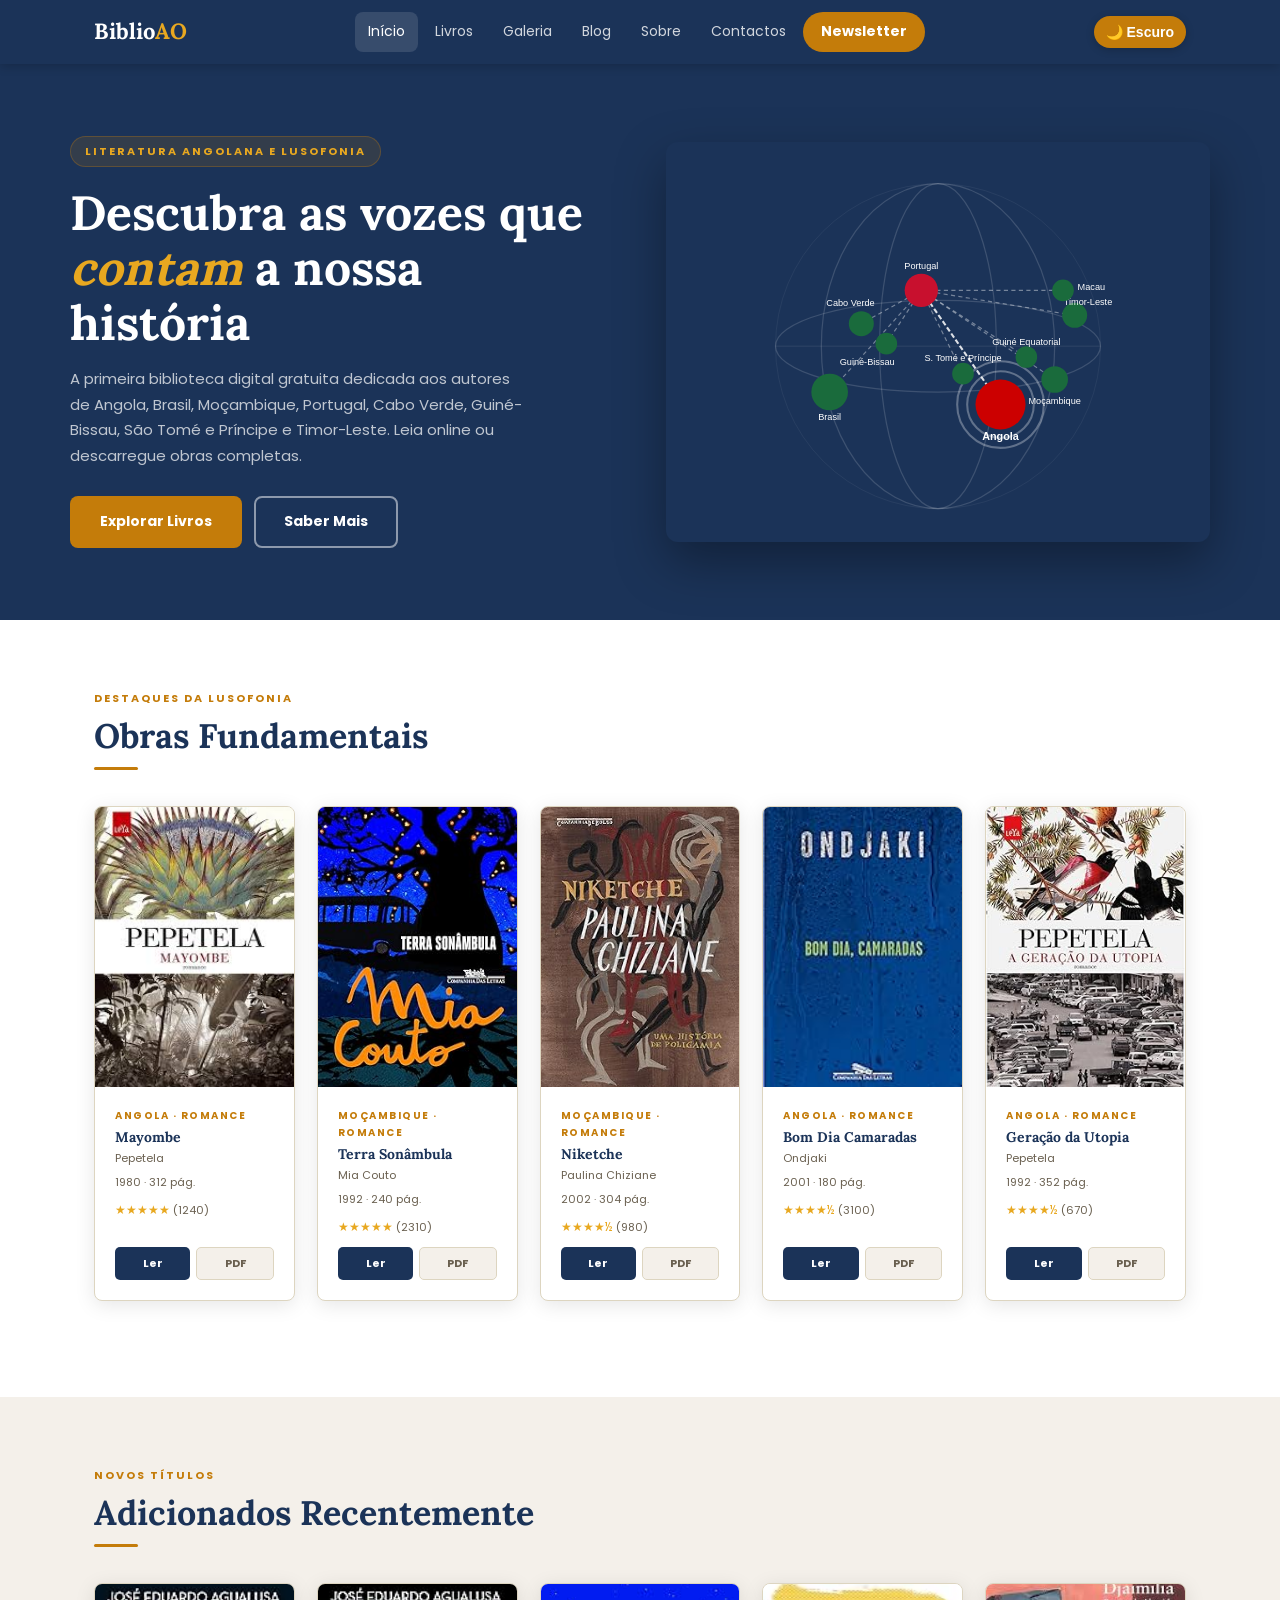
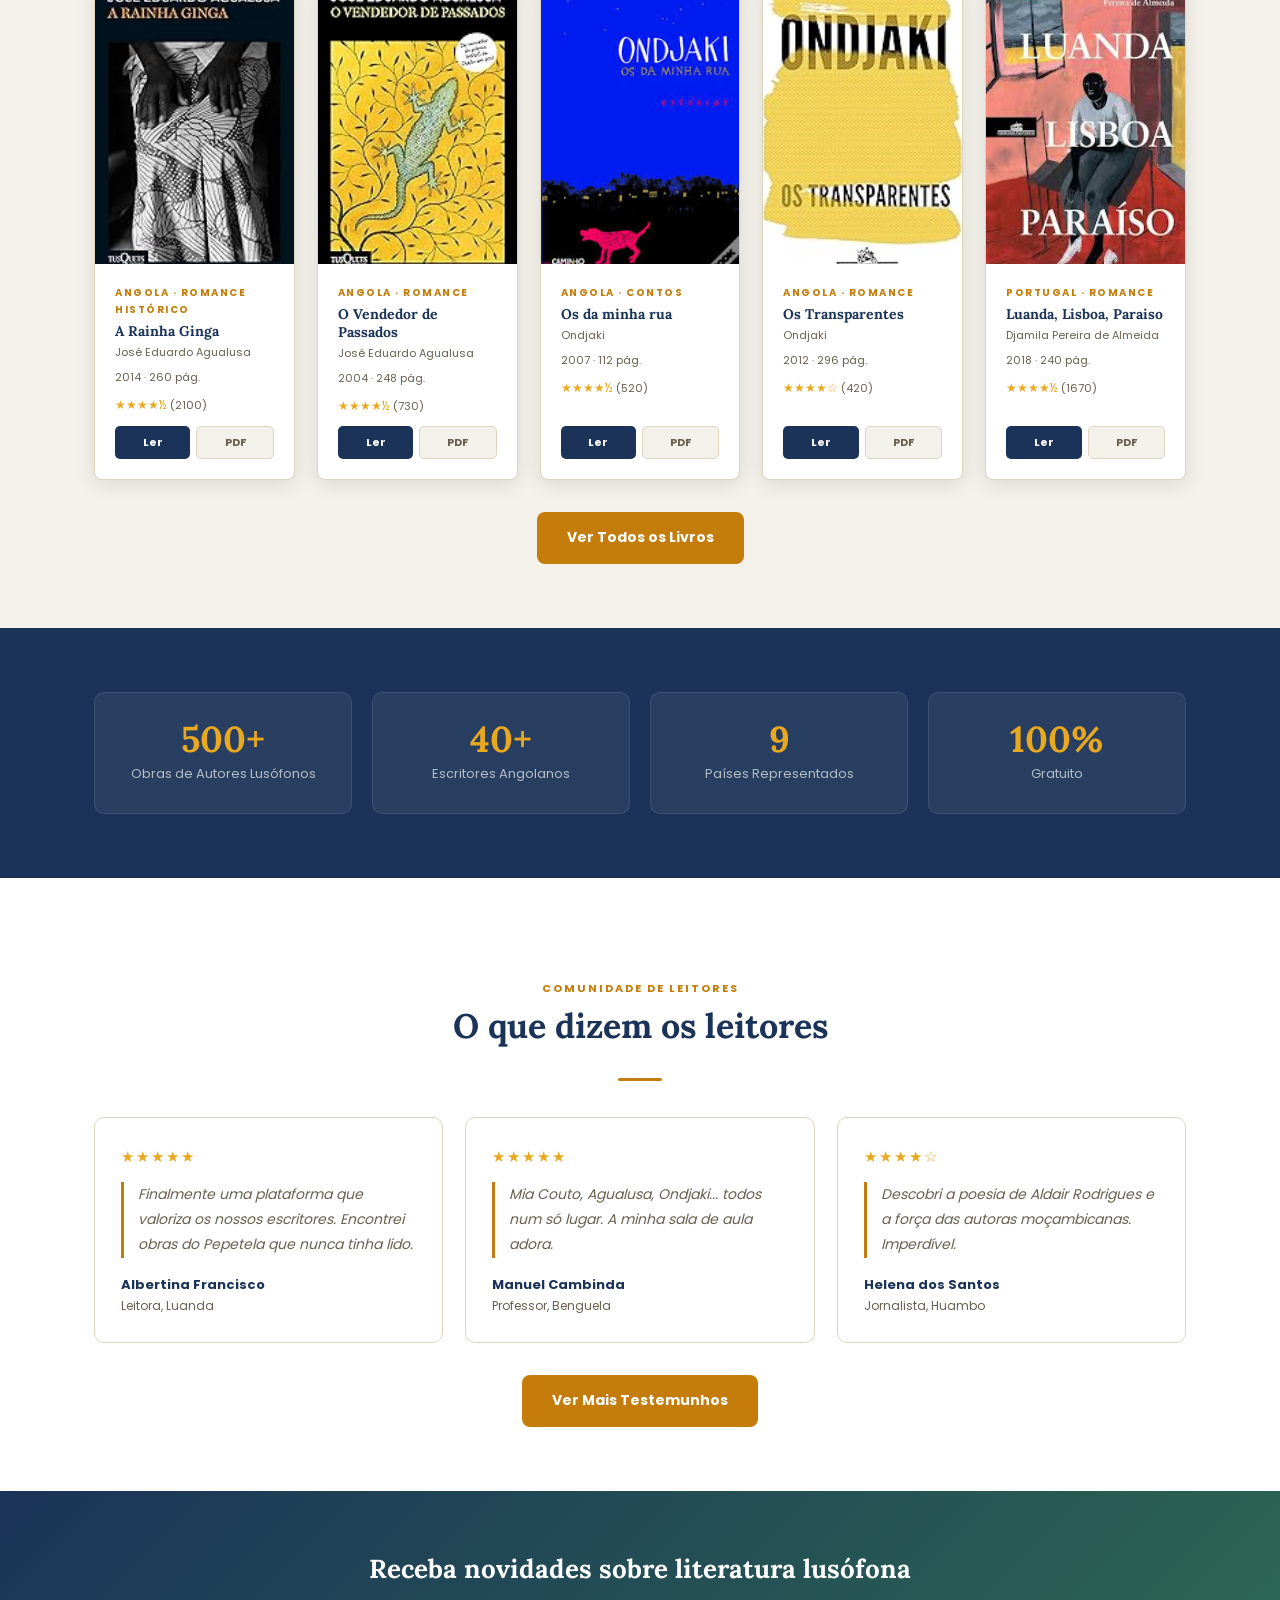
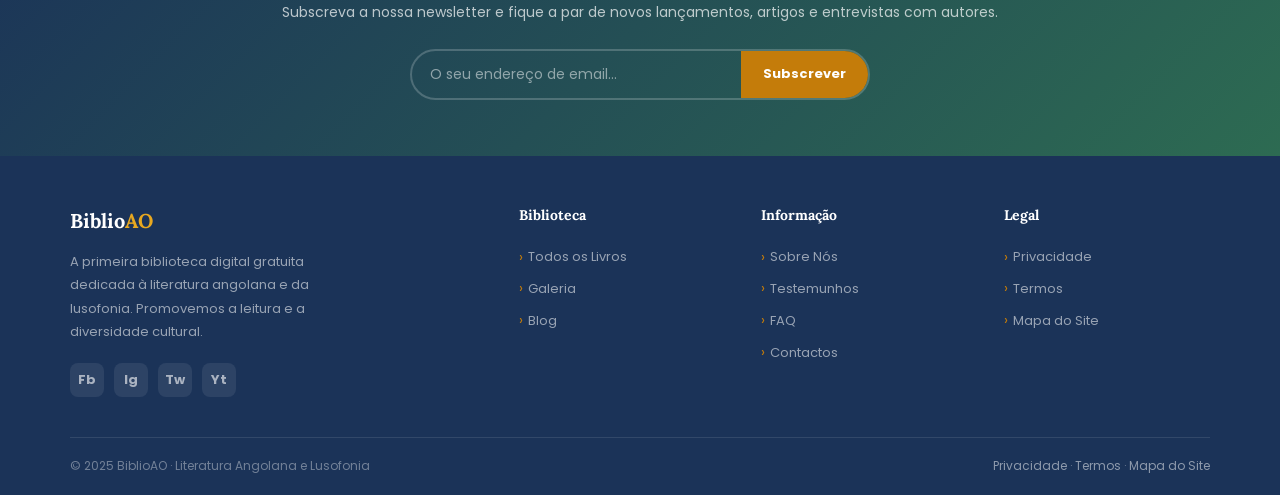
==== index.html @ ff138a59 "Add files via upload" ====
<!DOCTYPE html>
<html lang="pt">
<head>
  <meta charset="UTF-8">
  <meta name="viewport" content="width=device-width, initial-scale=1.0">
  <meta name="description" content="BiblioAO — A primeira biblioteca digital gratuita dedicada à literatura angolana e da lusofonia. Centenas de livros de Angola, Brasil, Moçambique, Portugal, Cabo Verde, Guiné-Bissau, São Tomé e Príncipe e Timor-Leste.">
  <title>BiblioAO — Literatura Angolana e Lusofonia</title>
  <link rel="icon" href="fontes/favicon.svg" type="image/svg+xml">
  <link rel="stylesheet" href="css/global.css">
  <link rel="stylesheet" href="css/componentes.css">
  <link rel="stylesheet" href="css/index.css">
</head>
<body>
  <input type="checkbox" id="nav-toggle" class="nav-toggle">
  <header class="nav">
    <div class="nav-interior">
      <a href="index.html" class="nav-logo">Biblio<span>AO</span></a>
      <nav class="nav-links" aria-label="Menu principal">
        <a href="index.html" class="ativo">Início</a>
        <a href="html/categorias.html">Livros</a>
        <a href="html/galeria.html">Galeria</a>
        <a href="html/blog.html">Blog</a>
        <a href="html/sobre-nos.html">Sobre</a>
        <a href="html/contactos.html">Contactos</a>
        <a href="html/newsletter.html" class="nav-btn">Newsletter</a>
      </nav>

      <button id="btn-tema" class="btn-tema-alternar" aria-label="Alternar tema">
        <span class="icone-sol">☀️</span>
        <span class="icone-lua">🌙</span>
      </button>

      <label for="nav-toggle" class="nav-toggle-label" aria-label="Menu" aria-expanded="false">
        <span></span>
        <span></span>
        <span></span>
      </label>
    </div>
    <nav class="nav-mobile" aria-label="Menu mobile">
      <a href="index.html">Início</a>
      <a href="html/categorias.html">Livros</a>
      <a href="html/galeria.html">Galeria</a>
      <a href="html/blog.html">Blog</a>
      <a href="html/sobre-nos.html">Sobre</a>
      <a href="html/contactos.html">Contactos</a>
      <a href="html/newsletter.html">Newsletter</a>
    </nav>
  </header>

  <main>
    <section class="hero">
      <div class="hero-grid">
        <div class="hero-texto">
          <div class="hero-tag">Literatura Angolana e Lusofonia</div>
          <h1>Descubra as vozes que <em>contam</em> a nossa história</h1>
          <p class="hero-desc">A primeira biblioteca digital gratuita dedicada aos autores de Angola, Brasil, Moçambique, Portugal, Cabo Verde, Guiné-Bissau, São Tomé e Príncipe e Timor-Leste. Leia online ou descarregue obras completas.</p>
          <div class="hero-botoes">
            <a href="html/categorias.html" class="btn btn-principal">Explorar Livros</a>
            <a href="html/sobre-nos.html" class="btn btn-contorno">Saber Mais</a>
          </div>
        </div>
        <div class="hero-img">
          <img src="imagens/hero.svg" alt="Prateleira com livros de autores lusófonos" width="600" height="400">
        </div>
      </div>
    </section>

    <section class="secao">
      <div class="container">
        <div class="etiqueta">Destaques da Lusofonia</div>
        <h2 class="titulo-secao">Obras Fundamentais</h2>
        <div class="linha-dourada"></div>
        <div class="grelha-livros">
          <div class="livro-card">
            <img src="imagens/mayombe.jpg" alt="Mayombe - Pepetela" width="120" height="180">
            <div class="livro-info">
              <div class="livro-cat">Angola · Romance</div>
              <div class="livro-titulo">Mayombe</div>
              <div class="livro-autor">Pepetela</div>
              <div class="livro-meta">1980 · 312 pág.</div>
              <div class="livro-stars">★★★★★ <span>(1240)</span></div>
              <div class="livro-acoes">
                <button class="btn-ler">Ler</button>
                <button class="btn-baixar">PDF</button>
              </div>
            </div>
          </div>
          <div class="livro-card">
            <img src="imagens/terra-sonambula.jpg" alt="Terra Sonâmbula - Mia Couto" width="120" height="180">
            <div class="livro-info">
              <div class="livro-cat">Moçambique · Romance</div>
              <div class="livro-titulo">Terra Sonâmbula</div>
              <div class="livro-autor">Mia Couto</div>
              <div class="livro-meta">1992 · 240 pág.</div>
              <div class="livro-stars">★★★★★ <span>(2310)</span></div>
              <div class="livro-acoes">
                <button class="btn-ler">Ler</button>
                <button class="btn-baixar">PDF</button>
              </div>
            </div>
          </div>
          <div class="livro-card">
            <img src="imagens/niketche.jpg" alt="Niketche - Paulina Chiziane" width="120" height="180">
            <div class="livro-info">
              <div class="livro-cat">Moçambique · Romance</div>
              <div class="livro-titulo">Niketche</div>
              <div class="livro-autor">Paulina Chiziane</div>
              <div class="livro-meta">2002 · 304 pág.</div>
              <div class="livro-stars">★★★★½ <span>(980)</span></div>
              <div class="livro-acoes">
                <button class="btn-ler">Ler</button>
                <button class="btn-baixar">PDF</button>
              </div>
            </div>
          </div>
          <div class="livro-card">
            <img src="imagens/bom-dia-camaradas.jpg" alt="Bom Dia Camaradas - Ondjaki" width="120" height="180">
            <div class="livro-info">
              <div class="livro-cat">Angola · Romance</div>
              <div class="livro-titulo">Bom Dia Camaradas</div>
              <div class="livro-autor">Ondjaki</div>
              <div class="livro-meta">2001 · 180 pág.</div>
              <div class="livro-stars">★★★★½ <span>(3100)</span></div>
              <div class="livro-acoes">
                <button class="btn-ler">Ler</button>
                <button class="btn-baixar">PDF</button>
              </div>
            </div>
          </div>
          <div class="livro-card">
            <img src="imagens/geracao-da-utopia.jpg" alt="Geração da Utopia - Pepetela" width="120" height="180">
            <div class="livro-info">
              <div class="livro-cat">Angola · Romance</div>
              <div class="livro-titulo">Geração da Utopia</div>
              <div class="livro-autor">Pepetela</div>
              <div class="livro-meta">1992 · 352 pág.</div>
              <div class="livro-stars">★★★★½ <span>(670)</span></div>
              <div class="livro-acoes">
                <button class="btn-ler">Ler</button>
                <button class="btn-baixar">PDF</button>
              </div>
            </div>
          </div>
        </div>
      </div>
    </section>

    <section class="secao secao-cinza">
      <div class="container">
        <div class="etiqueta">Novos Títulos</div>
        <h2 class="titulo-secao">Adicionados Recentemente</h2>
        <div class="linha-dourada"></div>
        <div class="grelha-livros">
          <div class="livro-card">
            <img src="imagens/rainha-ginga.jpg" alt="A Rainha Ginga - Agualusa" width="120" height="180">
            <div class="livro-info">
              <div class="livro-cat">Angola · Romance Histórico</div>
              <div class="livro-titulo">A Rainha Ginga</div>
              <div class="livro-autor">José Eduardo Agualusa</div>
              <div class="livro-meta">2014 · 260 pág.</div>
              <div class="livro-stars">★★★★½ <span>(2100)</span></div>
              <div class="livro-acoes">
                <button class="btn-ler">Ler</button>
                <button class="btn-baixar">PDF</button>
              </div>
            </div>
          </div>
          <div class="livro-card">
            <img src="imagens/o-vendedor-de-passados.jpg" alt="O Vendedor de Passados - Agualusa" width="120" height="180">
            <div class="livro-info">
              <div class="livro-cat">Angola · Romance</div>
              <div class="livro-titulo">O Vendedor de Passados</div>
              <div class="livro-autor">José Eduardo Agualusa</div>
              <div class="livro-meta">2004 · 248 pág.</div>
              <div class="livro-stars">★★★★½ <span>(730)</span></div>
              <div class="livro-acoes">
                <button class="btn-ler">Ler</button>
                <button class="btn-baixar">PDF</button>
              </div>
            </div>
          </div>
          <div class="livro-card">
            <img src="imagens/minha-rua.jpg" alt="Os da minha rua" width="120" height="180">
            <div class="livro-info">
              <div class="livro-cat">Angola · Contos</div>
              <div class="livro-titulo">Os da minha rua</div>
              <div class="livro-autor">Ondjaki</div>
              <div class="livro-meta">2007 · 112 pág.</div>
              <div class="livro-stars">★★★★½ <span>(520)</span></div>
              <div class="livro-acoes">
                <button class="btn-ler">Ler</button>
                <button class="btn-baixar">PDF</button>
              </div>
            </div>
          </div>
          <div class="livro-card">
            <img src="imagens/os-transparentes.jpg" alt="Os Transparentes - Ondjaki" width="120" height="180">
            <div class="livro-info">
              <div class="livro-cat">Angola · Romance</div>
              <div class="livro-titulo">Os Transparentes</div>
              <div class="livro-autor">Ondjaki</div>
              <div class="livro-meta">2012 · 296 pág.</div>
              <div class="livro-stars">★★★★☆ <span>(420)</span></div>
              <div class="livro-acoes">
                <button class="btn-ler">Ler</button>
                <button class="btn-baixar">PDF</button>
              </div>
            </div>
          </div>
          <div class="livro-card">
            <img src="imagens/paraiso.jpg" alt="Luanda,Lisboa,Paraiso" width="120" height="180">
            <div class="livro-info">
              <div class="livro-cat">Portugal · Romance</div>
              <div class="livro-titulo">Luanda, Lisboa, Paraiso</div>
              <div class="livro-autor">Djamila Pereira de Almeida</div>
              <div class="livro-meta">2018 · 240 pág.</div>
              <div class="livro-stars">★★★★½ <span>(1670)</span></div>
              <div class="livro-acoes">
                <button class="btn-ler">Ler</button>
                <button class="btn-baixar">PDF</button>
              </div>
            </div>
          </div>
        </div>
        <div class="centro">
          <a href="html/categorias.html" class="btn btn-principal">Ver Todos os Livros</a>
        </div>
      </div>
    </section>

    <section class="secao secao-azul">
      <div class="container">
        <div class="stats-grid">
          <div class="stat">
            <div class="stat-num">500+</div>
            <div class="stat-label">Obras de Autores Lusófonos</div>
          </div>
          <div class="stat">
            <div class="stat-num">40+</div>
            <div class="stat-label">Escritores Angolanos</div>
          </div>
          <div class="stat">
            <div class="stat-num">9</div>
            <div class="stat-label">Países Representados</div>
          </div>
          <div class="stat">
            <div class="stat-num">100%</div>
            <div class="stat-label">Gratuito</div>
          </div>
        </div>
      </div>
    </section>

    <section class="secao">
      <div class="container">
        <div class="centro">
          <div class="etiqueta">Comunidade de Leitores</div>
          <h2 class="titulo-secao">O que dizem os leitores</h2>
          <div class="linha-dourada centro"></div>
        </div>
        <div class="testemunhos-grid">
          <div class="testemunho">
            <div class="testemunho-stars">★★★★★</div>
            <p class="testemunho-texto">Finalmente uma plataforma que valoriza os nossos escritores. Encontrei obras do Pepetela que nunca tinha lido.</p>
            <div class="testemunho-nome">Albertina Francisco</div>
            <div class="testemunho-cargo">Leitora, Luanda</div>
          </div>
          <div class="testemunho">
            <div class="testemunho-stars">★★★★★</div>
            <p class="testemunho-texto">Mia Couto, Agualusa, Ondjaki... todos num só lugar. A minha sala de aula adora.</p>
            <div class="testemunho-nome">Manuel Cambinda</div>
            <div class="testemunho-cargo">Professor, Benguela</div>
          </div>
          <div class="testemunho">
            <div class="testemunho-stars">★★★★☆</div>
            <p class="testemunho-texto">Descobri a poesia de Aldair Rodrigues e a força das autoras moçambicanas. Imperdível.</p>
            <div class="testemunho-nome">Helena dos Santos</div>
            <div class="testemunho-cargo">Jornalista, Huambo</div>
          </div>
        </div>
        <div class="centro">
          <a href="html/testemunhos.html" class="btn btn-principal">Ver Mais Testemunhos</a>
        </div>
      </div>
    </section>

    <section class="nl-inline">
      <h2>Receba novidades sobre literatura lusófona</h2>
      <p>Subscreva a nossa newsletter e fique a par de novos lançamentos, artigos e entrevistas com autores.</p>
      <form class="nl-form-inline" action="html/newsletter.html" method="post">
        <input type="email" name="email" placeholder="O seu endereço de email...">
        <button type="submit">Subscrever</button>
      </form>
    </section>
  </main>

  <footer class="rodape">
    <div class="rodape-grid">
      <div>
        <div class="rodape-logo">Biblio<span>AO</span></div>
        <p class="rodape-desc">A primeira biblioteca digital gratuita dedicada à literatura angolana e da lusofonia. Promovemos a leitura e a diversidade cultural.</p>
        <div class="rodape-redes">
          <a href="https://www.facebook.com/juliomalanda.junior" aria-label="Facebook">Fb</a>
          <a href="https://www.instagram.com/juliomalanda/" aria-label="Instagram">Ig</a>
          <a href="#" aria-label="Twitter">Tw</a>
          <a href="#" aria-label="YouTube">Yt</a>
        </div>
      </div>
      <div class="rodape-col">
        <div class="rodape-col-titulo">Biblioteca</div>
        <a href="html/categorias.html">Todos os Livros</a>
        <a href="html/galeria.html">Galeria</a>
        <a href="html/blog.html">Blog</a>
      </div>
      <div class="rodape-col">
        <div class="rodape-col-titulo">Informação</div>
        <a href="html/sobre-nos.html">Sobre Nós</a>
        <a href="html/testemunhos.html">Testemunhos</a>
        <a href="html/faq.html">FAQ</a>
        <a href="html/contactos.html">Contactos</a>
      </div>
      <div class="rodape-col">
        <div class="rodape-col-titulo">Legal</div>
        <a href="html/privacidade.html">Privacidade</a>
        <a href="html/termos.html">Termos</a>
        <a href="html/mapa-do-site.html">Mapa do Site</a>
      </div>
    </div>
    <div class="rodape-base">
      <span>&copy; 2025 BiblioAO · Literatura Angolana e Lusofonia</span>
      <span>
        <a href="html/privacidade.html">Privacidade</a> &middot;
        <a href="html/termos.html">Termos</a> &middot;
        <a href="html/mapa-do-site.html">Mapa do Site</a>
      </span>
    </div>
  </footer>

  <button id="btn-topo" title="Voltar ao topo">↑</button>
  <script src="javaScript/app.js"></script>
</body>
</html>
---- css/global.css ----
/* =============================================
   GLOBAL — Reset, variáveis, tipografia, header, footer, utilitários
   ============================================= */

   @font-face {
    font-family: 'Lora';
    src: url('../fontes/Lora.ttf') format('truetype');
    font-weight: 400 700;
  }
  @font-face {
    font-family: 'Poppins';
    src: url('../fontes/Poppins-Regular.ttf') format('truetype');
    font-weight: 400;
  }
  @font-face {
    font-family: 'Poppins';
    src: url('../fontes/Poppins-Bold.ttf') format('truetype');
    font-weight: 700;
  }
  
  /* =============================================
     VARIÁVEIS — Modo claro (padrão)
     ============================================= */
  :root {
    --azul         : #1b3358;
    --azul-escuro  : #111f36;
    --dourado      : #c47c0a;
    --dourado-claro: #e8a820;
    --verde        : #2d6b52;
    --cinza        : #f4f0ea;
    --branco       : #ffffff;
    --texto        : #1a1208;
    --texto-suave  : #6a6050;
    --borda        : #ddd5c0;
    --raio         : 8px;
    --sombra       : 0 4px 20px rgba(0, 0, 0, 0.10);
  
    /* Superfícies de inputs/cards (modo claro) */
    --superficie   : #ffffff;
    --superficie-alt: #f4f0ea;
  }
  
  /* =============================================
     VARIÁVEIS — Modo escuro
     ============================================= */
  .dark-mode {
    /* Fundos em camadas */
    --branco       : #0b1120;   /* fundo principal da página */
    --cinza        : #111827;   /* seções alternadas / cards */
    --superficie   : #162035;   /* inputs, cards elevados */
    --superficie-alt: #1c2a42;  /* hover states de inputs */
  
    /* Bordas e sombras */
    --borda        : #2a3f5f;
    --sombra       : 0 4px 24px rgba(0, 0, 0, 0.55);
  
    /* Textos com contraste WCAG AA */
    --texto        : #e8edf5;   /* texto principal */
    --texto-suave  : #9ab0cc;   /* texto secundário */
  
    /* Cores de destaque — ligeiramente mais vivas no escuro */
    --dourado      : #d4a020;
    --dourado-claro: #f0c040;
    --verde        : #3a8a6a;
  
    /* Azul institucional mantido para nav/rodapé */
    --azul         : #1b3358;
    --azul-escuro  : #111f36;
  }
  
  /* =============================================
     RESET
     ============================================= */
  *,
  *::before,
  *::after {
    box-sizing: border-box;
    margin: 0;
    padding: 0;
  }
  html {
    scroll-behavior: smooth;
  }
  body {
    font-family: 'Poppins', sans-serif;
    font-size: 15px;
    color: var(--texto);
    background: var(--branco);
    line-height: 1.7;
    overflow-x: hidden;
    transition: background 0.3s, color 0.3s;
  }
  img {
    display: block;
    max-width: 100%;
    border-radius: 6px;
  }
  a {
    text-decoration: none;
    color: inherit;
  }
  ul {
    list-style: none;
  }
  
  /* =============================================
     UTILITÁRIOS
     ============================================= */
  .container {
    max-width: 1140px;
    margin: 0 auto;
    padding: 0 24px;
  }
  .secao {
    padding: 64px 24px;
    transition: background 0.3s;
  }
  .secao-cinza {
    background: var(--cinza);
  }
  .secao-azul {
    background: var(--azul);
  }
  .etiqueta {
    display: inline-block;
    font-size: 11px;
    font-weight: 700;
    letter-spacing: 2px;
    text-transform: uppercase;
    color: var(--dourado);
    margin-bottom: 8px;
  }
  .titulo-secao {
    font-family: 'Lora', serif;
    font-size: clamp(22px, 4vw, 34px);
    font-weight: 700;
    color: var(--azul);
    margin-bottom: 10px;
    line-height: 1.2;
    transition: color 0.3s;
  }
  .titulo-secao.branco {
    color: var(--branco);
  }
  .linha-dourada {
    width: 44px;
    height: 3px;
    background: var(--dourado);
    border-radius: 2px;
    margin-bottom: 36px;
  }
  .linha-dourada.centro {
    margin-left: auto;
    margin-right: auto;
  }
  .centro {
    text-align: center;
  }
  
  /* =============================================
     NAVEGAÇÃO
     ============================================= */
  .nav {
    background: var(--azul);
    position: sticky;
    top: 0;
    z-index: 100;
    box-shadow: 0 2px 10px rgba(0, 0, 0, 0.20);
  }
  .nav-interior {
    max-width: 1140px;
    margin: 0 auto;
    padding: 0 24px;
    height: 64px;
    display: flex;
    align-items: center;
    justify-content: space-between;
    gap: 16px;
  }
  .nav-logo {
    font-family: 'Lora', serif;
    font-size: 22px;
    font-weight: 700;
    color: var(--branco);
    flex-shrink: 0;
  }
  .nav-logo span {
    color: var(--dourado-claro);
  }
  .nav-links {
    display: flex;
    align-items: center;
    gap: 4px;
  }
  .nav-links a {
    font-size: 14px;
    color: rgba(255, 255, 255, 0.80);
    padding: 8px 13px;
    border-radius: var(--raio);
    transition: background 0.2s, color 0.2s;
  }
  .nav-links a:hover,
  .nav-links a.ativo {
    background: rgba(255, 255, 255, 0.12);
    color: #ffffff;
  }
  .nav-btn {
    background: var(--dourado) !important;
    color: #ffffff !important;
    border-radius: 20px !important;
    font-weight: 700 !important;
    padding: 8px 18px !important;
  }
  .nav-btn:hover {
    background: var(--dourado-claro) !important;
  }
  .nav-toggle {
    display: none;
  }
  .nav-toggle-label {
    display: none;
    flex-direction: column;
    gap: 5px;
    cursor: pointer;
    padding: 6px;
  }
  .nav-toggle-label span {
    display: block;
    width: 24px;
    height: 2px;
    background: #ffffff;
    border-radius: 2px;
    transition: transform 0.25s, opacity 0.25s;
  }
  .nav-mobile {
    display: none;
    flex-direction: column;
    background: var(--azul-escuro);
    padding: 12px 24px 20px;
    border-top: 1px solid rgba(255, 255, 255, 0.08);
  }
  .nav-mobile a {
    font-size: 15px;
    color: rgba(255, 255, 255, 0.82);
    padding: 13px 0;
    border-bottom: 1px solid rgba(255, 255, 255, 0.07);
    transition: color 0.2s;
  }
  .nav-mobile a:hover {
    color: #ffffff;
  }
  .nav-toggle:checked ~ .nav .nav-mobile {
    display: flex;
  }
  .nav-toggle:checked ~ .nav .nav-toggle-label span:nth-child(1) {
    transform: translateY(7px) rotate(45deg);
  }
  .nav-toggle:checked ~ .nav .nav-toggle-label span:nth-child(2) {
    opacity: 0;
  }
  .nav-toggle:checked ~ .nav .nav-toggle-label span:nth-child(3) {
    transform: translateY(-7px) rotate(-45deg);
  }
  
  /* =============================================
     RODAPÉ
     ============================================= */
  .rodape {
    background: var(--azul);
    padding: 48px 24px 0;
  }
  .rodape-grid {
    max-width: 1140px;
    margin: 0 auto;
    display: grid;
    grid-template-columns: 2fr 1fr 1fr 1fr;
    gap: 36px;
    padding-bottom: 40px;
    border-bottom: 1px solid rgba(255, 255, 255, 0.10);
  }
  .rodape-logo {
    font-family: 'Lora', serif;
    font-size: 20px;
    font-weight: 700;
    color: #ffffff;
    margin-bottom: 12px;
  }
  .rodape-logo span {
    color: var(--dourado-claro);
  }
  .rodape-desc {
    font-size: 13px;
    color: rgba(255, 255, 255, 0.55);
    line-height: 1.8;
    max-width: 260px;
    margin-bottom: 20px;
    transition: color 0.3s;
  }
  .rodape-redes {
    display: flex;
    gap: 10px;
  }
  .rodape-redes a {
    width: 34px;
    height: 34px;
    border-radius: var(--raio);
    background: rgba(255, 255, 255, 0.08);
    display: flex;
    align-items: center;
    justify-content: center;
    font-size: 13px;
    font-weight: 700;
    color: rgba(255, 255, 255, 0.60);
    transition: background 0.2s, color 0.2s;
  }
  .rodape-redes a:hover {
    background: var(--dourado);
    color: #ffffff;
  }
  .rodape-col-titulo {
    font-family: 'Lora', serif;
    font-size: 14px;
    font-weight: 700;
    color: #ffffff;
    margin-bottom: 14px;
  }
  .rodape-col a {
    display: flex;
    align-items: center;
    gap: 5px;
    font-size: 13px;
    color: rgba(255, 255, 255, 0.55);
    padding: 4px 0;
    transition: color 0.15s, padding-left 0.15s;
  }
  .rodape-col a::before {
    content: '›';
    color: var(--dourado);
    font-size: 14px;
  }
  .rodape-col a:hover {
    color: #ffffff;
    padding-left: 4px;
  }
  .rodape-base {
    max-width: 1140px;
    margin: 0 auto;
    padding: 18px 0;
    display: flex;
    justify-content: space-between;
    align-items: center;
    font-size: 12px;
    color: rgba(255, 255, 255, 0.38);
    flex-wrap: wrap;
    gap: 10px;
  }
  .rodape-base a {
    color: rgba(255, 255, 255, 0.50);
    transition: color 0.15s;
  }
  .rodape-base a:hover {
    color: var(--dourado-claro);
  }
  
  /* =============================================
     MODO ESCURO — Ajustes globais
     ============================================= */
  
  /* Fundo e texto do body já são cobertos pelas variáveis */
  .dark-mode .secao-cinza {
    background: var(--cinza);
  }
  
  /* Títulos de seção no escuro */
  .dark-mode .titulo-secao {
    color: var(--dourado-claro);
  }
  .dark-mode .titulo-secao.branco {
    color: #ffffff;
  }
  
  /* Seção azul mantém fundo mas clareia levemente o texto */
  .dark-mode .secao-azul {
    background: var(--azul-escuro);
  }
  .dark-mode .secao-azul .titulo-secao {
    color: #ffffff;
  }
  
  /* =============================================
     MODO ESCURO — Cards de livros
     ============================================= */
  .dark-mode .livro-card {
    background: var(--superficie);
    border-color: var(--borda);
    box-shadow: var(--sombra);
  }
  .dark-mode .livro-titulo {
    color: var(--texto);
  }
  .dark-mode .livro-autor,
  .dark-mode .livro-meta,
  .dark-mode .livro-stars span {
    color: var(--texto-suave);
  }
  
  /* =============================================
     MODO ESCURO — Botões de livros
     ============================================= */
  .dark-mode .btn-ler {
    background: var(--azul);
    color: #ffffff;
  }
  .dark-mode .btn-ler:hover {
    background: var(--dourado);
    color: #ffffff;
  }
  .dark-mode .btn-baixar {
    background: var(--superficie-alt);
    color: var(--texto-suave);
    border-color: var(--borda);
  }
  .dark-mode .btn-baixar:hover {
    background: var(--verde);
    color: #ffffff;
    border-color: var(--verde);
  }
  
  /* =============================================
     MODO ESCURO — Testemunhos
     ============================================= */
  .dark-mode .testemunho {
    background: var(--superficie);
    border-color: var(--borda);
  }
  .dark-mode .testemunho-texto {
    color: var(--texto-suave);
  }
  .dark-mode .testemunho-nome {
    color: var(--texto);
  }
  .dark-mode .testemunho-cargo {
    color: var(--texto-suave);
  }
  
  /* =============================================
     MODO ESCURO — FAQ
     ============================================= */
  .dark-mode .faq-lista details {
    background: var(--superficie);
    border-color: var(--borda);
  }
  .dark-mode .faq-lista summary {
    color: var(--texto);
  }
  .dark-mode .faq-resposta {
    color: var(--texto-suave);
    border-top-color: var(--borda);
  }
  
  /* =============================================
     MODO ESCURO — Formulários
     ============================================= */
  .dark-mode .form-label {
    color: var(--texto);
  }
  .dark-mode .form-input,
  .dark-mode .form-textarea,
  .dark-mode .form-select {
    background: var(--superficie);
    color: var(--texto);
    border-color: var(--borda);
  }
  .dark-mode .form-input::placeholder,
  .dark-mode .form-textarea::placeholder {
    color: var(--texto-suave);
  }
  .dark-mode .form-input:focus,
  .dark-mode .form-textarea:focus,
  .dark-mode .form-select:focus {
    border-color: var(--dourado);
    box-shadow: 0 0 0 3px rgba(212, 160, 32, 0.22);
  }
  
  /* =============================================
     MODO ESCURO — Barra de pesquisa
     ============================================= */
  .dark-mode .barra-pesquisa {
    background: var(--cinza);
    border-bottom-color: var(--borda);
  }
  .dark-mode .pesquisa-form {
    border-color: var(--borda);
    background: var(--superficie);
  }
  .dark-mode .pesquisa-form input {
    color: var(--texto);
    background: transparent;
  }
  .dark-mode .pesquisa-form input::placeholder {
    color: var(--texto-suave);
  }
  .dark-mode .pesquisa-form button {
    background: var(--azul);
    color: #ffffff;
  }
  .dark-mode .pesquisa-form button:hover {
    background: var(--dourado);
  }
  
  /* =============================================
     MODO ESCURO — Filtros
     ============================================= */
  .dark-mode .filtros a {
    background: var(--superficie);
    border-color: var(--borda);
    color: var(--texto-suave);
  }
  .dark-mode .filtros a:hover,
  .dark-mode .filtros a.ativo {
    background: var(--azul);
    color: #ffffff;
    border-color: var(--azul);
  }
  
  /* =============================================
     MODO ESCURO — Paginação
     ============================================= */
  .dark-mode .paginacao a {
    border-color: var(--borda);
    color: var(--texto-suave);
  }
  .dark-mode .paginacao a:hover,
  .dark-mode .paginacao a.ativo {
    background: var(--azul);
    color: #ffffff;
    border-color: var(--azul);
  }
  
  /* =============================================
     MODO ESCURO — Mapa do site
     ============================================= */
  .dark-mode .mapa-bloco {
    background: var(--superficie);
    border-color: var(--borda);
  }
  .dark-mode .mapa-bloco-titulo {
    color: var(--texto);
  }
  .dark-mode .mapa-bloco a {
    color: var(--texto-suave);
  }
  .dark-mode .mapa-bloco a:hover {
    color: var(--dourado-claro);
  }
  
  /* =============================================
     MODO ESCURO — Estatísticas
     ============================================= */
  .dark-mode .stats-grid .stat {
    background: rgba(255, 255, 255, 0.04);
    border-color: rgba(255, 255, 255, 0.08);
  }
  .dark-mode .stat-num {
    color: var(--dourado-claro);
  }
  .dark-mode .stat-label {
    color: var(--texto-suave);
  }
  
  /* =============================================
     MODO ESCURO — Galeria
     ============================================= */
  .dark-mode .galeria-item {
    border: 1px solid var(--borda);
    box-shadow: var(--sombra);
  }
  .dark-mode .galeria-item:hover {
    box-shadow: 0 10px 30px rgba(0, 0, 0, 0.65);
  }
  .dark-mode .galeria-legenda {
    background: rgba(0, 0, 0, 0.78);
  }
  .dark-mode .galeria-legenda span {
    color: #ffffff;
    text-shadow: 0 2px 6px rgba(0, 0, 0, 0.6);
  }
  
  /* =============================================
     MODO ESCURO — Newsletter
     ============================================= */
  .dark-mode .nl-inline {
    background: linear-gradient(135deg, #060c18, #0c1325);
  }
  .dark-mode .nl-caixa {
    background: var(--superficie);
  }
  .dark-mode .nl-form-inline {
    border-color: rgba(255, 255, 255, 0.15);
  }
  .dark-mode .nl-form-inline input {
    color: var(--texto);
    background: transparent;
  }
  .dark-mode .nl-form-inline input::placeholder {
    color: var(--texto-suave);
  }
  
  /* =============================================
     MODO ESCURO — Páginas de texto
     ============================================= */
  .dark-mode .texto-pagina h2 {
    color: var(--texto);
  }
  .dark-mode .texto-pagina p,
  .dark-mode .texto-pagina ul li {
    color: var(--texto-suave);
  }
  .dark-mode .aviso-caixa {
    background: rgba(212, 160, 32, 0.10);
    border-left-color: var(--dourado);
  }
  
  /* =============================================
     MODO ESCURO — Erro 404
     ============================================= */
  .dark-mode .erro-num {
    opacity: 0.18;
  }
  .dark-mode .erro-titulo {
    color: var(--texto);
  }
  .dark-mode .erro-desc {
    color: var(--texto-suave);
  }
  
  /* =============================================
     MODO ESCURO — Rodapé
     ============================================= */
  .dark-mode .rodape {
    background: #0d1525;
    border-top: 1px solid var(--borda);
  }
  .dark-mode .rodape-desc,
  .dark-mode .rodape-col a,
  .dark-mode .rodape-base {
    color: var(--texto-suave);
  }
  .dark-mode .rodape-col a:hover {
    color: var(--dourado-claro);
  }
  .dark-mode .rodape-redes a {
    background: rgba(255, 255, 255, 0.06);
    color: var(--texto-suave);
  }
  .dark-mode .rodape-redes a:hover {
    background: var(--dourado);
    color: #ffffff;
  }
  .dark-mode .rodape-base a:hover {
    color: var(--dourado-claro);
  }
  
  /* =============================================
     MODO ESCURO — Botão de alternância (#btn-tema)
     ============================================= */
  #btn-tema {
    background: var(--dourado);
    color: #ffffff;
    border: none;
    padding: 8px 12px;
    border-radius: 30px;
    font-size: 14px;
    font-weight: 700;
    cursor: pointer;
    transition: background 0.3s, transform 0.2s, box-shadow 0.3s;
    box-shadow: 0 2px 8px rgba(0, 0, 0, 0.2);
    display: inline-flex;
    align-items: center;
    justify-content: center;
  }
  /* Ícones do botão: mostra lua no modo claro, sol no modo escuro */
  #btn-tema .icone-sol {
    display: none;
  }
  #btn-tema .icone-lua {
    display: inline;
  }
  .dark-mode #btn-tema .icone-sol {
    display: inline;
  }
  .dark-mode #btn-tema .icone-lua {
    display: none;
  }
  #btn-tema:hover {
    background: var(--dourado-claro);
    transform: scale(1.03);
    box-shadow: 0 4px 12px rgba(196, 124, 10, 0.4);
  }
  #btn-tema:active {
    transform: scale(0.97);
  }
  .dark-mode #btn-tema {
    background: var(--dourado-claro);
    box-shadow: 0 2px 12px rgba(232, 184, 48, 0.3);
  }
  .dark-mode #btn-tema:hover {
    background: var(--dourado);
    box-shadow: 0 4px 16px rgba(232, 184, 48, 0.5);
  }
  
  /* =============================================
     MODO ESCURO — Botão voltar ao topo
     ============================================= */
  .dark-mode #btn-topo {
    background-color: var(--dourado-claro);
    color: #ffffff;
    box-shadow: 0 4px 15px rgba(232, 184, 48, 0.45);
  }
  .dark-mode #btn-topo:hover {
    background-color: var(--dourado);
  }
  
  /* =============================================
     MEDIA QUERIES
     ============================================= */
  @media (max-width: 900px) {
    .nav-links,
    .nav-btn {
      display: none;
    }
    .nav-toggle-label {
      display: flex;
    }
    .rodape-grid {
      grid-template-columns: 1fr 1fr;
    }
  }
  @media (max-width: 768px) {
    .secao {
      padding: 52px 18px;
    }
    .container,
    .nav-interior {
      padding-left: 18px;
      padding-right: 18px;
    }
    .titulo-secao {
      line-height: 1.3;
    }
  }
  @media (max-width: 560px) {
    .secao {
      padding: 44px 16px;
    }
    .rodape-grid {
      grid-template-columns: 1fr;
    }
  }


  /* ==========================================================================
   MODO ESCURO — SECÇÃO E MAPA INTERATIVO (LEAFLET)
   ========================================================================== */

/* 1. Garante que a secção do mapa ganha o fundo escuro correto */
.dark-mode .secao-mapa {
  background-color: var(--cinza) !important; /* Tom escuro de seção alternada */
}

/* 2. Aplica o filtro de inversão de cores e tonalidade no mapa */
.dark-mode .leaflet-tile-container {
  filter: invert(100%) hue-rotate(180deg) brightness(95%) contrast(90%);
}

/* 3. Ajusta os controlos do mapa (+ / -) e atribuições para não ficarem afetados */
.dark-mode .leaflet-control-zoom a,
.dark-mode .leaflet-control-attribution {
  background-color: var(--superficie) !important;
  color: var(--texto) !important;
  border-color: var(--borda) !important;
}

/* 4. Estilização do Balão de Informação (Popup) no Modo Escuro */
.dark-mode .leaflet-popup-content-wrapper,
.dark-mode .leaflet-popup-tip {
  background-color: var(--superficie) !important;
  color: var(--texto) !important;
  border: 1px solid var(--borda);
  box-shadow: var(--sombra) !important;
}

/* Ajusta o texto que está explícito no JS do popup */
.dark-mode .leaflet-popup-content div {
  color: var(--texto) !important;
}
.dark-mode .leaflet-popup-content strong {
  color: var(--dourado-claro) !important; /* Destaca o nome BiblioAO no escuro */
}
---- css/componentes.css ----
/* =============================================
   COMPONENTES — Botões, cards, formulários, paginação, etc.
   ============================================= */

/* Botões */
.btn {
    display: inline-block;
    font-family: 'Poppins', sans-serif;
    font-size: 14px;
    font-weight: 700;
    padding: 12px 28px;
    border-radius: var(--raio);
    border: 2px solid transparent;
    cursor: pointer;
    transition: background 0.25s ease, transform 0.2s ease, box-shadow 0.15s;
    background: none;
  }
  .btn:hover {
    transform: translateY(-2px);
    box-shadow: 0 6px 16px rgba(0, 0, 0, 0.18);
  }
  .btn-principal {
    background: var(--dourado);
    color: var(--branco);
  }
  .btn-principal:hover {
    background: var(--dourado-claro);
  }
  .btn-contorno {
    background: transparent;
    border-color: rgba(255, 255, 255, 0.50);
    color: var(--branco);
  }
  .btn-contorno:hover {
    background: rgba(255, 255, 255, 0.10);
  }
  
  /* Botões internos dos livros */
  .btn-ler,
  .btn-baixar {
    flex: 1;
    font-size: 11px;
    font-weight: 700;
    text-align: center;
    padding: 7px 4px;
    border-radius: 5px;
    transition: all 0.18s;
    border: none;
    cursor: pointer;
    font-family: 'Poppins', sans-serif;
  }
  .btn-ler {
    background: var(--azul);
    color: var(--branco);
  }
  .btn-ler:hover {
    background: var(--dourado);
  }
  .btn-baixar {
    background: var(--cinza);
    color: var(--texto-suave);
    border: 1px solid var(--borda);
  }
  .btn-baixar:hover {
    background: var(--verde);
    color: var(--branco);
    border-color: var(--verde);
  }
   /* botao voltar ao topo*/
  #btn-topo {
    display: none;
    position: fixed; 
    bottom: 30px; 
    right: 30px; 
    z-index: 99; 
    border: none;
    outline: none;
    background-color: var(--dourado);
    color: white;
    cursor: pointer;
    padding: 15px 20px;
    border-radius: 50%; 
    font-size: 18px;
    font-weight: bold;
    box-shadow: 0px 4px 10px rgba(0, 0, 0, 0.3);
    transition: opacity 0.3s, background-color 0.3s;
  }
  
  #btn-topo:hover {
    background-color: #b78453; 
  }


  /* Formulários */
  .form-grupo {
    display: flex;
    flex-direction: column;
    gap: 6px;
    margin-bottom: 16px;
  }
  .form-duplo {
    display: grid;
    grid-template-columns: 1fr 1fr;
    gap: 16px;
  }
  .form-label {
    font-size: 13px;
    font-weight: 700;
    color: var(--azul);
  }
  .form-input,
  .form-textarea,
  .form-select {
    font-family: 'Poppins', sans-serif;
    font-size: 14px;
    color: var(--texto);
    background: var(--branco);
    border: 1.5px solid var(--borda);
    border-radius: var(--raio);
    padding: 11px 15px;
    width: 100%;
    transition: border-color 0.2s;
    outline: none;
  }
  .form-input:focus,
  .form-textarea:focus,
  .form-select:focus {
    border-color: var(--dourado);
    box-shadow: 0 0 0 3px rgba(196, 124, 10, 0.15);
  }
  .form-textarea {
    min-height: 120px;
    resize: vertical;
  }
  
  /* Barra de pesquisa */
  .barra-pesquisa {
    background: var(--branco);
    padding: 28px 24px;
    border-bottom: 1px solid var(--borda);
  }
  .pesquisa-form {
    max-width: 620px;
    margin: 0 auto;
    display: flex;
    border: 2px solid var(--borda);
    border-radius: 40px;
    overflow: hidden;
    transition: border-color 0.2s;
  }
  .pesquisa-form:focus-within {
    border-color: var(--dourado);
  }
  .pesquisa-form input {
    flex: 1;
    border: none;
    outline: none;
    padding: 13px 20px;
    font-family: 'Poppins', sans-serif;
    font-size: 14px;
    color: var(--texto);
    background: transparent;
  }
  .pesquisa-form input::placeholder {
    color: var(--texto-suave);
  }
  .pesquisa-form button {
    background: var(--azul);
    color: var(--branco);
    font-size: 14px;
    font-weight: 700;
    padding: 13px 24px;
    white-space: nowrap;
    transition: background 0.2s;
    border: none;
    cursor: pointer;
    font-family: 'Poppins', sans-serif;
  }
  .pesquisa-form button:hover {
    background: var(--dourado);
  }
  
  /* Filtros */
  .filtros {
    display: flex;
    flex-wrap: wrap;
    gap: 8px;
    margin-bottom: 32px;
  }
  .filtros a {
    font-size: 13px;
    font-weight: 700;
    padding: 7px 16px;
    border-radius: 20px;
    border: 1.5px solid var(--borda);
    color: var(--texto-suave);
    background: var(--branco);
    transition: all 0.18s;
  }
  .filtros a:hover,
  .filtros a.ativo {
    background: var(--azul);
    color: var(--branco);
    border-color: var(--azul);
  }
  
  /* Grelha de livros */
  .grelha-livros {
    display: grid;
    grid-template-columns: repeat(auto-fill, minmax(175px, 1fr));
    gap: 22px;
  }
  .livro-card {
    display: flex;
    flex-direction: column; /* Garante que a imagem fique em cima e o texto em baixo */
    background: var(--branco);
    border: 1px solid var(--borda);
    border-radius: var(--raio);
    box-shadow: var(--sombra);
    transition: transform 0.25s ease, box-shadow 0.25s ease;
    overflow: hidden;       /* Crucial para a imagem respeitar o border-radius do card */
  }
  .livro-card:hover {
    transform: translateY(-4px);
    box-shadow: var(--sombra);
  }
  .livro-card img {
    width: 100%;             /* Força a imagem a ocupar toda a largura do topo */
    height: 280px;           /* Altura fixa padrão para alinhar todas as capas perfeitamente */
    object-fit: cover;       /* Recorta e adapta a imagem sem a distorcer ou esticar */
    object-position: center; /* Mantém o foco do corte no centro da capa */
    border-radius: 0;        /* Remove cantos arredondados internos para colar nas bordas */
  }
  .livro-info {
    padding: 20px;           /* Aumentado de 12px para 20px para respirar melhor com a imagem grande */
    display: flex;
    flex-direction: column;
    flex-grow: 1;            /* Empurra os botões para o fundo, alinhando-os horizontalmente */
  }
  .livro-cat {
    font-size: 10px;
    font-weight: 700;
    letter-spacing: 1.5px;
    text-transform: uppercase;
    color: var(--dourado);
    margin-bottom: 4px;
  }
  .livro-titulo {
    font-family: 'Lora', serif;
    font-size: 14px;
    font-weight: 700;
    color: var(--azul);
    line-height: 1.3;
    margin-bottom: 3px;
  }
  .livro-autor {
    font-size: 11px;
    color: var(--texto-suave);
    margin-bottom: 6px;
  }
  .livro-meta {
    font-size: 11px;
    color: var(--texto-suave);
    margin-bottom: 8px;
  }
  .livro-stars {
    font-size: 12px;
    color: var(--dourado-claro);
    margin-bottom: 10px;
  }
  .livro-stars span {
    font-size: 11px;
    color: var(--texto-suave);
  }
  .livro-acoes {
    display: flex;
    gap: 6px;
    margin-top: auto;
  }
  
  /* Paginação */
  .paginacao {
    display: flex;
    justify-content: center;
    gap: 8px;
    margin-top: 44px;
  }
  .paginacao a {
    width: 36px;
    height: 36px;
    display: flex;
    align-items: center;
    justify-content: center;
    border-radius: var(--raio);
    font-size: 13px;
    font-weight: 700;
    border: 1.5px solid var(--borda);
    color: var(--texto-suave);
    transition: all 0.18s;
  }
  .paginacao a:hover,
  .paginacao a.ativo {
    background: var(--azul);
    color: var(--branco);
    border-color: var(--azul);
  }
  
  /* Newsletter inline */
  .nl-inline {
    background: linear-gradient(135deg, var(--azul), var(--verde));
    padding: 56px 24px;
    text-align: center;
  }
  .nl-inline h2 {
    font-family: 'Lora', serif;
    font-size: 26px;
    color: var(--branco);
    margin-bottom: 10px;
  }
  .nl-inline p {
    font-size: 14px;
    color: rgba(255, 255, 255, 0.70);
    margin-bottom: 24px;
  }
  .nl-form-inline {
    display: flex;
    max-width: 460px;
    margin: 0 auto;
    border-radius: 40px;
    overflow: hidden;
    border: 2px solid rgba(255, 255, 255, 0.20);
  }
  .nl-form-inline input {
    flex: 1;
    border: none;
    outline: none;
    background: transparent;
    padding: 13px 18px;
    font-family: 'Poppins', sans-serif;
    font-size: 14px;
    color: var(--branco);
  }
  .nl-form-inline input::placeholder {
    color: rgba(255, 255, 255, 0.50);
  }
  .nl-form-inline button {
    background: var(--dourado);
    border: none;
    color: var(--branco);
    font-family: 'Poppins', sans-serif;
    font-size: 13px;
    font-weight: 700;
    padding: 13px 22px;
    cursor: pointer;
    transition: background 0.2s;
  }
  .nl-form-inline button:hover {
    background: var(--dourado-claro);
  }
  
  /* Estatísticas */
  .stats-grid {
    display: grid;
    grid-template-columns: repeat(4, 1fr);
    gap: 20px;
  }
  .stat {
    text-align: center;
    padding: 28px 16px;
    background: rgba(255, 255, 255, 0.06);
    border-radius: 10px;
    border: 1px solid rgba(255, 255, 255, 0.10);
  }
  .stat-num {
    font-family: 'Lora', serif;
    font-size: 36px;
    font-weight: 700;
    color: var(--dourado-claro);
    line-height: 1;
    margin-bottom: 6px;
  }
  .stat-label {
    font-size: 13px;
    color: rgba(255, 255, 255, 0.65);
  }
  
  /* Testemunhos */
  .testemunhos-grid {
    display: grid;
    grid-template-columns: repeat(3, 1fr);
    gap: 22px;
  }
  .testemunho {
    background: var(--branco);
    border: 1px solid var(--borda);
    border-radius: 10px;
    padding: 26px;
    transition: box-shadow 0.2s;
  }
  .testemunho:hover {
    box-shadow: var(--sombra);
  }
  .testemunho-stars {
    color: var(--dourado-claro);
    font-size: 15px;
    letter-spacing: 2px;
    margin-bottom: 12px;
  }
  .testemunho-texto {
    font-size: 14px;
    font-style: italic;
    color: var(--texto-suave);
    line-height: 1.8;
    padding-left: 14px;
    border-left: 3px solid var(--dourado);
    margin-bottom: 16px;
  }
  .testemunho-nome {
    font-size: 13px;
    font-weight: 700;
    color: var(--azul);
  }
  .testemunho-cargo {
    font-size: 12px;
    color: var(--texto-suave);
  }
  
  /* Banner padrão */
  .banner {
    background: var(--azul);
    padding: 52px 24px;
    text-align: center;
  }
  .banner-etiqueta {
    font-size: 11px;
    font-weight: 700;
    letter-spacing: 2.5px;
    text-transform: uppercase;
    color: var(--dourado-claro);
    margin-bottom: 10px;
  }
  .banner h1 {
    font-family: 'Lora', serif;
    font-size: clamp(26px, 5vw, 40px);
    font-weight: 700;
    color: var(--branco);
    margin-bottom: 10px;
  }
  .banner p {
    font-size: 15px;
    color: rgba(255, 255, 255, 0.68);
    max-width: 500px;
    margin: 0 auto;
  }
  
  /* FAQ */
  .faq-lista {
    display: flex;
    flex-direction: column;
    gap: 10px;
    max-width: 760px;
    margin: 0 auto;
  }
  .faq-lista details {
    background: var(--branco);
    border: 1px solid var(--borda);
    border-radius: var(--raio);
    overflow: hidden;
    transition: border-color 0.2s;
  }
  .faq-lista details:hover {
    border-color: var(--dourado);
  }
  .faq-lista details[open] {
    border-color: var(--dourado);
  }
  .faq-lista summary {
    font-size: 14px;
    font-weight: 700;
    color: var(--azul);
    padding: 16px 20px;
    cursor: pointer;
    list-style: none;
    display: flex;
    justify-content: space-between;
    align-items: center;
    gap: 12px;
    user-select: none;
  }
  .faq-lista summary::-webkit-details-marker {
    display: none;
  }
  .faq-lista summary::after {
    content: '+';
    font-size: 20px;
    color: var(--dourado);
    flex-shrink: 0;
    transition: transform 0.2s;
  }
  .faq-lista details[open] summary::after {
    transform: rotate(45deg);
  }
  .faq-resposta {
    padding: 0 20px 16px;
    font-size: 14px;
    color: var(--texto-suave);
    line-height: 1.8;
    border-top: 1px solid var(--borda);
  }
  
  /* Páginas de texto (termos, privacidade) */
  .texto-pagina {
    max-width: 760px;
    margin: 0 auto;
  }
  .data-doc {
    font-size: 12px;
    color: var(--texto-suave);
    margin-bottom: 28px;
  }
  .aviso-caixa {
    background: rgba(196, 124, 10, 0.08);
    border-left: 4px solid var(--dourado);
    border-radius: 0 var(--raio) var(--raio) 0;
    padding: 14px 18px;
    margin: 20px 0;
    font-size: 13px;
    color: var(--texto-suave);
  }
  .texto-pagina h2 {
    font-family: 'Lora', serif;
    font-size: 19px;
    color: var(--azul);
    margin: 32px 0 10px;
  }
  .texto-pagina p {
    font-size: 14px;
    color: var(--texto-suave);
    line-height: 1.9;
    margin-bottom: 12px;
  }
  .texto-pagina ul {
    padding-left: 20px;
    list-style: disc;
    margin-bottom: 14px;
  }
  .texto-pagina ul li {
    font-size: 14px;
    color: var(--texto-suave);
    line-height: 1.9;
    margin-bottom: 6px;
  }
  
  /* Newsletter página dedicada */
  .nl-caixa {
    background: var(--azul);
    border-radius: 14px;
    padding: 48px;
    text-align: center;
    max-width: 580px;
    margin: 0 auto;
  }
  .nl-caixa h2 {
    font-family: 'Lora', serif;
    font-size: 26px;
    color: var(--branco);
    margin-bottom: 10px;
  }
  .nl-caixa p {
    font-size: 14px;
    color: rgba(255, 255, 255, 0.70);
    margin-bottom: 28px;
  }
  .nl-form {
    display: flex;
    flex-direction: column;
    gap: 12px;
    max-width: 380px;
    margin: 0 auto;
  }
  .nl-input {
    background: rgba(255, 255, 255, 0.12);
    border: 1px solid rgba(255, 255, 255, 0.25);
    border-radius: var(--raio);
    padding: 12px 16px;
    font-family: 'Poppins', sans-serif;
    font-size: 14px;
    color: var(--branco);
    transition: border-color 0.2s;
  }
  .nl-input::placeholder {
    color: rgba(255, 255, 255, 0.45);
  }
  .nl-input:focus {
    outline: none;
    border-color: var(--dourado-claro);
  }
  
  /* Mapa do site */
  .mapa-grid {
    display: grid;
    grid-template-columns: repeat(3, 1fr);
    gap: 20px;
  }
  .mapa-bloco {
    background: var(--branco);
    border: 1px solid var(--borda);
    border-radius: 10px;
    padding: 22px;
  }
  .mapa-bloco-titulo {
    font-family: 'Lora', serif;
    font-size: 15px;
    font-weight: 700;
    color: var(--azul);
    border-bottom: 2px solid var(--dourado);
    padding-bottom: 10px;
    margin-bottom: 14px;
  }
  .mapa-bloco a {
    display: flex;
    align-items: center;
    gap: 6px;
    font-size: 13px;
    color: var(--texto-suave);
    padding: 5px 0;
    transition: color 0.15s, padding-left 0.15s;
  }
  .mapa-bloco a::before {
    content: '›';
    color: var(--dourado);
    font-size: 15px;
    font-weight: 700;
  }
  .mapa-bloco a:hover {
    color: var(--azul);
    padding-left: 4px;
  }
  
  /* 404 */
  .pagina-404 {
    min-height: calc(100vh - 130px);
    display: flex;
    align-items: center;
    justify-content: center;
    text-align: center;
    padding: 40px 24px;
  }
  .erro-num {
    font-family: 'Lora', serif;
    font-size: clamp(80px, 18vw, 148px);
    font-weight: 700;
    color: var(--azul);
    opacity: 0.10;
    line-height: 1;
    margin-bottom: -30px;
  }
  .erro-titulo {
    font-family: 'Lora', serif;
    font-size: 26px;
    color: var(--azul);
    margin-bottom: 10px;
    position: relative;
    z-index: 1;
  }
  .erro-desc {
    font-size: 14px;
    color: var(--texto-suave);
    margin-bottom: 28px;
    max-width: 380px;
    margin-left: auto;
    margin-right: auto;
  }
  
  /* Media queries responsivas */
  @media (max-width: 900px) {
    .stats-grid {
      grid-template-columns: 1fr 1fr;
    }
    .testemunhos-grid {
      grid-template-columns: 1fr;
    }
    .mapa-grid {
      grid-template-columns: 1fr 1fr;
    }
  }
  @media (max-width: 560px) {
    .grelha-livros {
      grid-template-columns: 1fr 1fr;
      gap: 14px;
    }
    .form-duplo {
      grid-template-columns: 1fr;
    }
    .nl-form-inline {
      flex-direction: column;
      border-radius: 10px;
    }
    .nl-caixa {
      padding: 28px 18px;
    }
    .mapa-grid {
      grid-template-columns: 1fr;
    }
  }
---- css/index.css ----
/* =============================================
   INDEX — Página inicial
   ============================================= */

   .hero {
    background: var(--azul);
    padding: 72px 24px;
  }


  .hero-grid {
    max-width: 1140px;
    margin: 0 auto;
    display: grid;
    grid-template-columns: 1fr 1fr;
    align-items: center;
    gap: 52px;
  }
  .hero-tag {
    display: inline-block;
    font-size: 11px;
    font-weight: 700;
    letter-spacing: 2px;
    text-transform: uppercase;
    color: var(--dourado-claro);
    background: rgba(196, 124, 10, 0.15);
    border: 1px solid rgba(196, 124, 10, 0.30);
    padding: 5px 14px;
    border-radius: 20px;
    margin-bottom: 18px;
  }

 

  .hero h1 {
    font-family: 'Lora', serif;
    font-size: clamp(28px, 5vw, 48px);
    font-weight: 700;
    color: var(--branco);
    line-height: 1.15;
    margin-bottom: 16px;
  }
  .hero h1 em {
    font-style: italic;
    color: var(--dourado-claro);
  }
  .hero-desc {
    font-size: 15px;
    color: rgba(255, 255, 255, 0.72);
    margin-bottom: 28px;
    max-width: 460px;
  }
  .hero-botoes {
    display: flex;
    gap: 12px;
    flex-wrap: wrap;
  }
  .hero-img img {
    width: 100%;
    object-fit: cover;
    border-radius: 12px;
    box-shadow: 0 20px 50px rgba(0, 0, 0, 0.35);
  }


.grelha-livros {
  margin-bottom: 32px;
}


.secao .centro {
  margin-top: 32px;
}


.testemunhos-grid {
  margin-bottom: 32px;
}
  
  @media (max-width: 900px) {
    .hero-grid {
      grid-template-columns: 1fr;
      gap: 32px;
    }
    .hero-img {
      order: -1;
      max-width: 420px;
      margin: 0 auto;
    }
  }
  @media (max-width: 560px) {
    .hero-botoes {
      flex-direction: column;
    }
  }
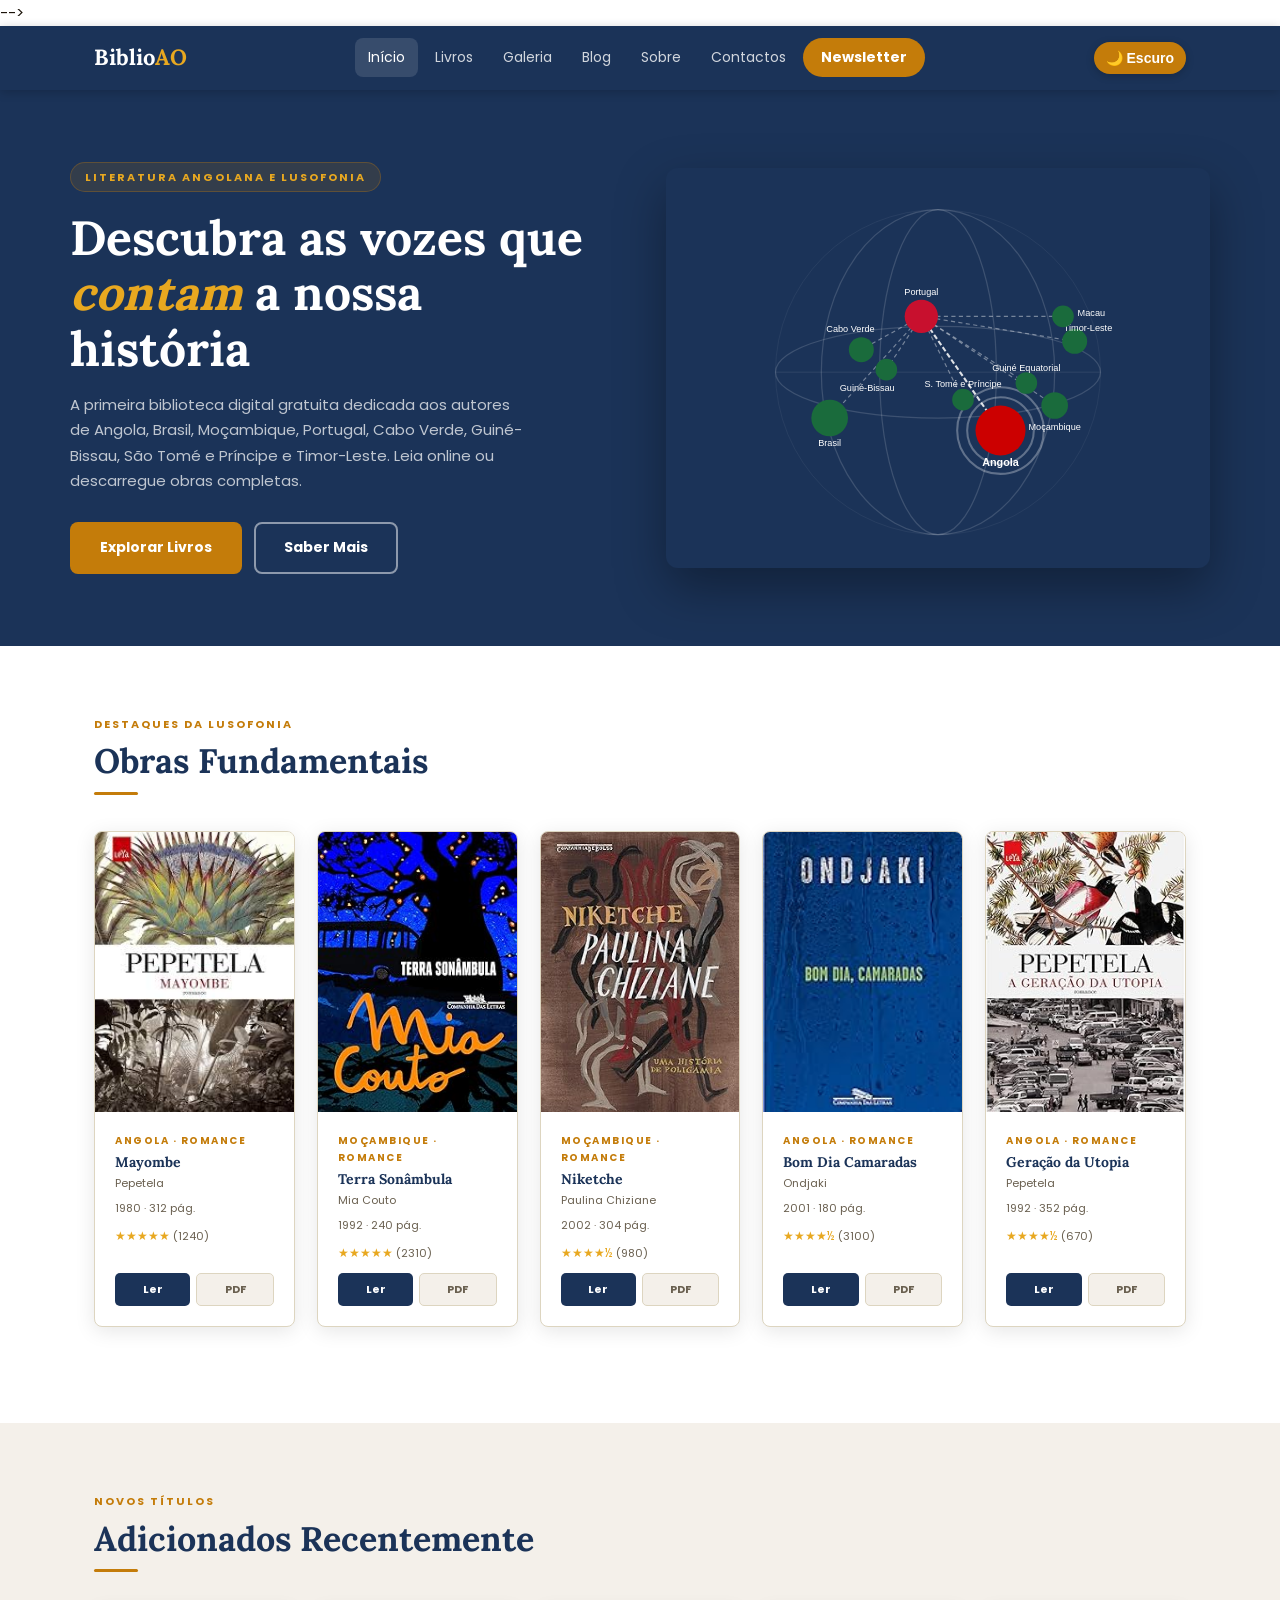
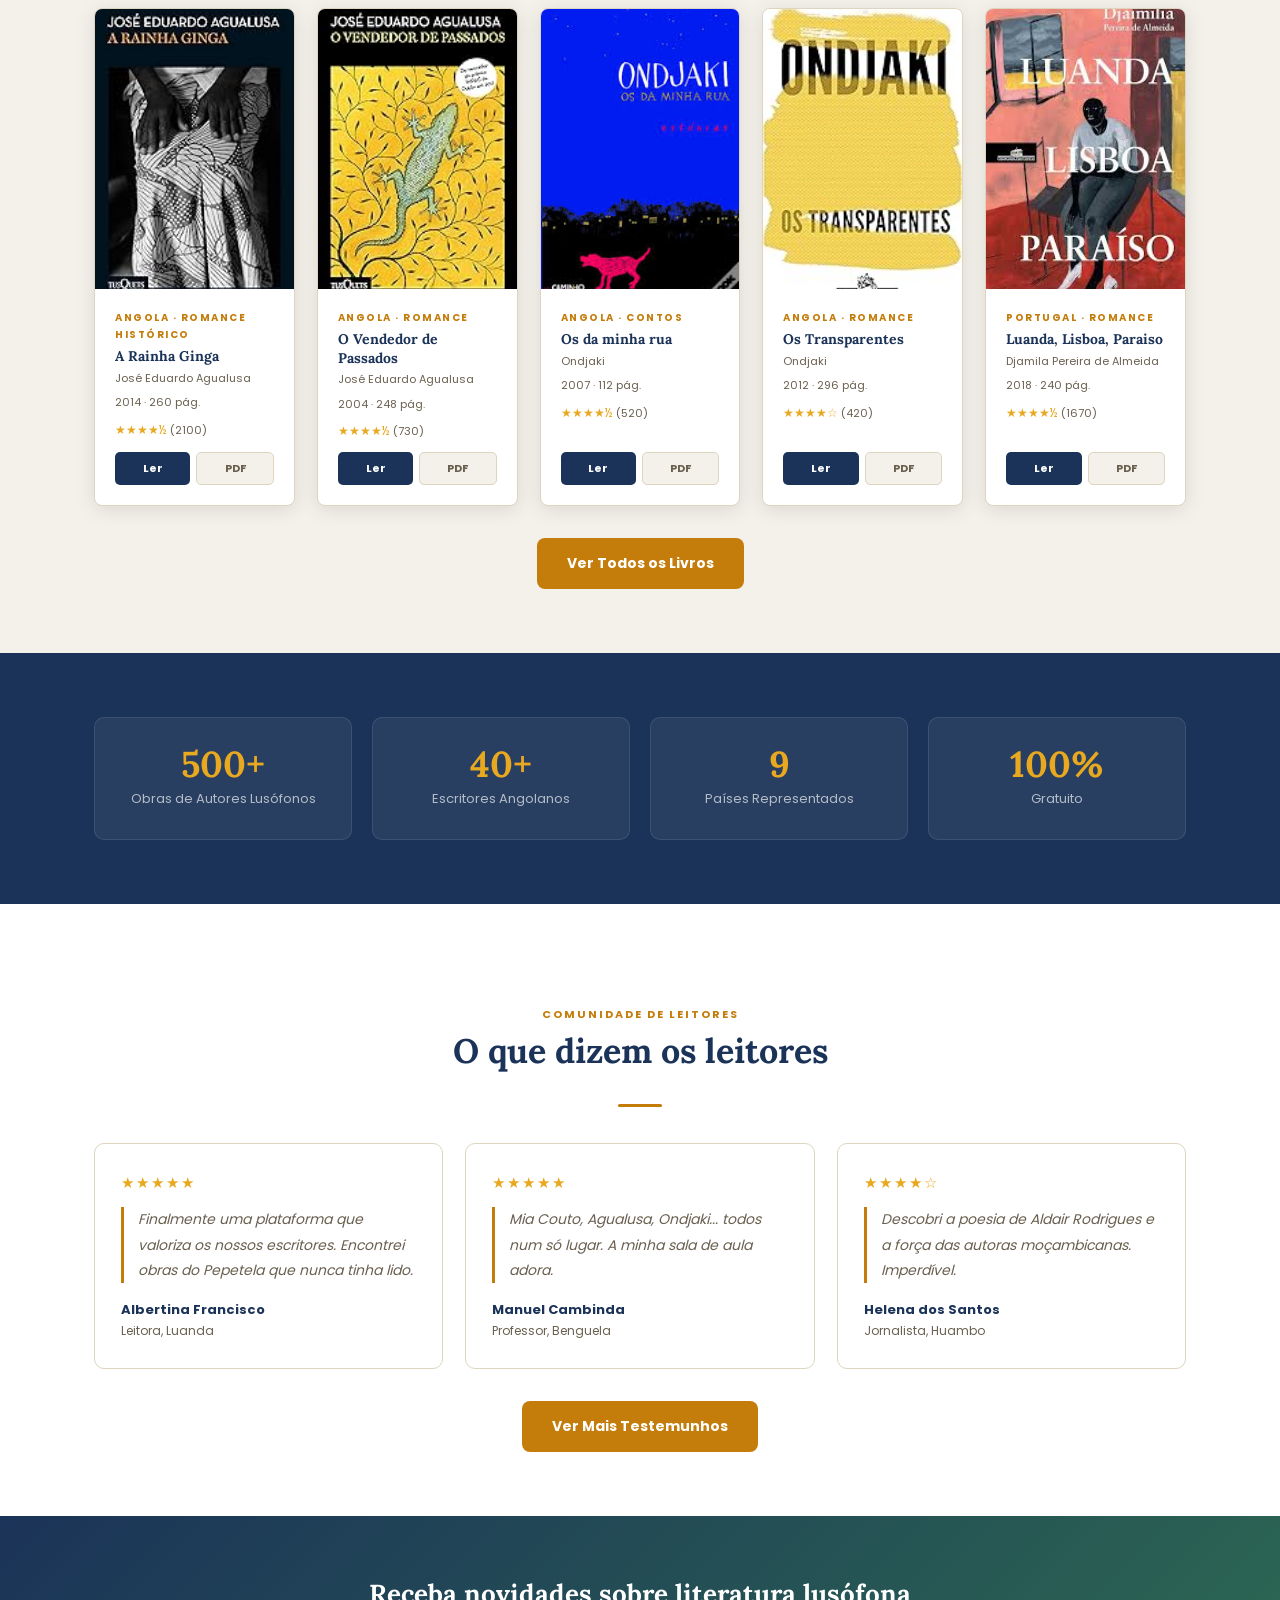
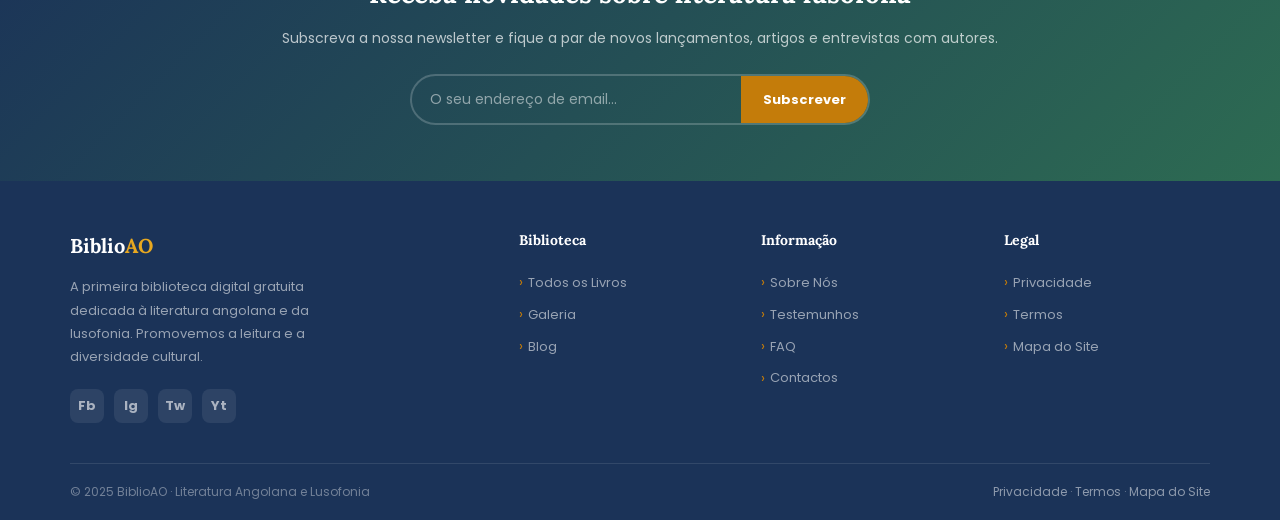
==== commit 48a6e8cb: "reupload" ====
--- a/index.html
+++ b/index.html
@@ -1,6 +1,15 @@
 <!DOCTYPE html>
 <html lang="pt">
 <head>
+  <!-- Google tag (gtag.js) -->
+  <script async src="https://www.googletagmanager.com/gtag/js?id=G-L528276ZMW"></script>
+  <script>
+    window.dataLayer = window.dataLayer || [];
+      function gtag(){dataLayer.push(arguments);}
+        gtag('js', new Date());
+        
+          gtag('config', 'G-L528276ZMW');
+          </script>-->
   <meta charset="UTF-8">
   <meta name="viewport" content="width=device-width, initial-scale=1.0">
   <meta name="description" content="BiblioAO — A primeira biblioteca digital gratuita dedicada à literatura angolana e da lusofonia. Centenas de livros de Angola, Brasil, Moçambique, Portugal, Cabo Verde, Guiné-Bissau, São Tomé e Príncipe e Timor-Leste.">
@@ -289,7 +298,7 @@
       <p>Subscreva a nossa newsletter e fique a par de novos lançamentos, artigos e entrevistas com autores.</p>
       <form class="nl-form-inline" action="html/newsletter.html" method="post">
         <input type="email" name="email" placeholder="O seu endereço de email...">
-        <button type="submit">Subscrever</button>
+        <button><a href="html/newsletter.html">Subscrever</a></button>
       </form>
     </section>
   </main>
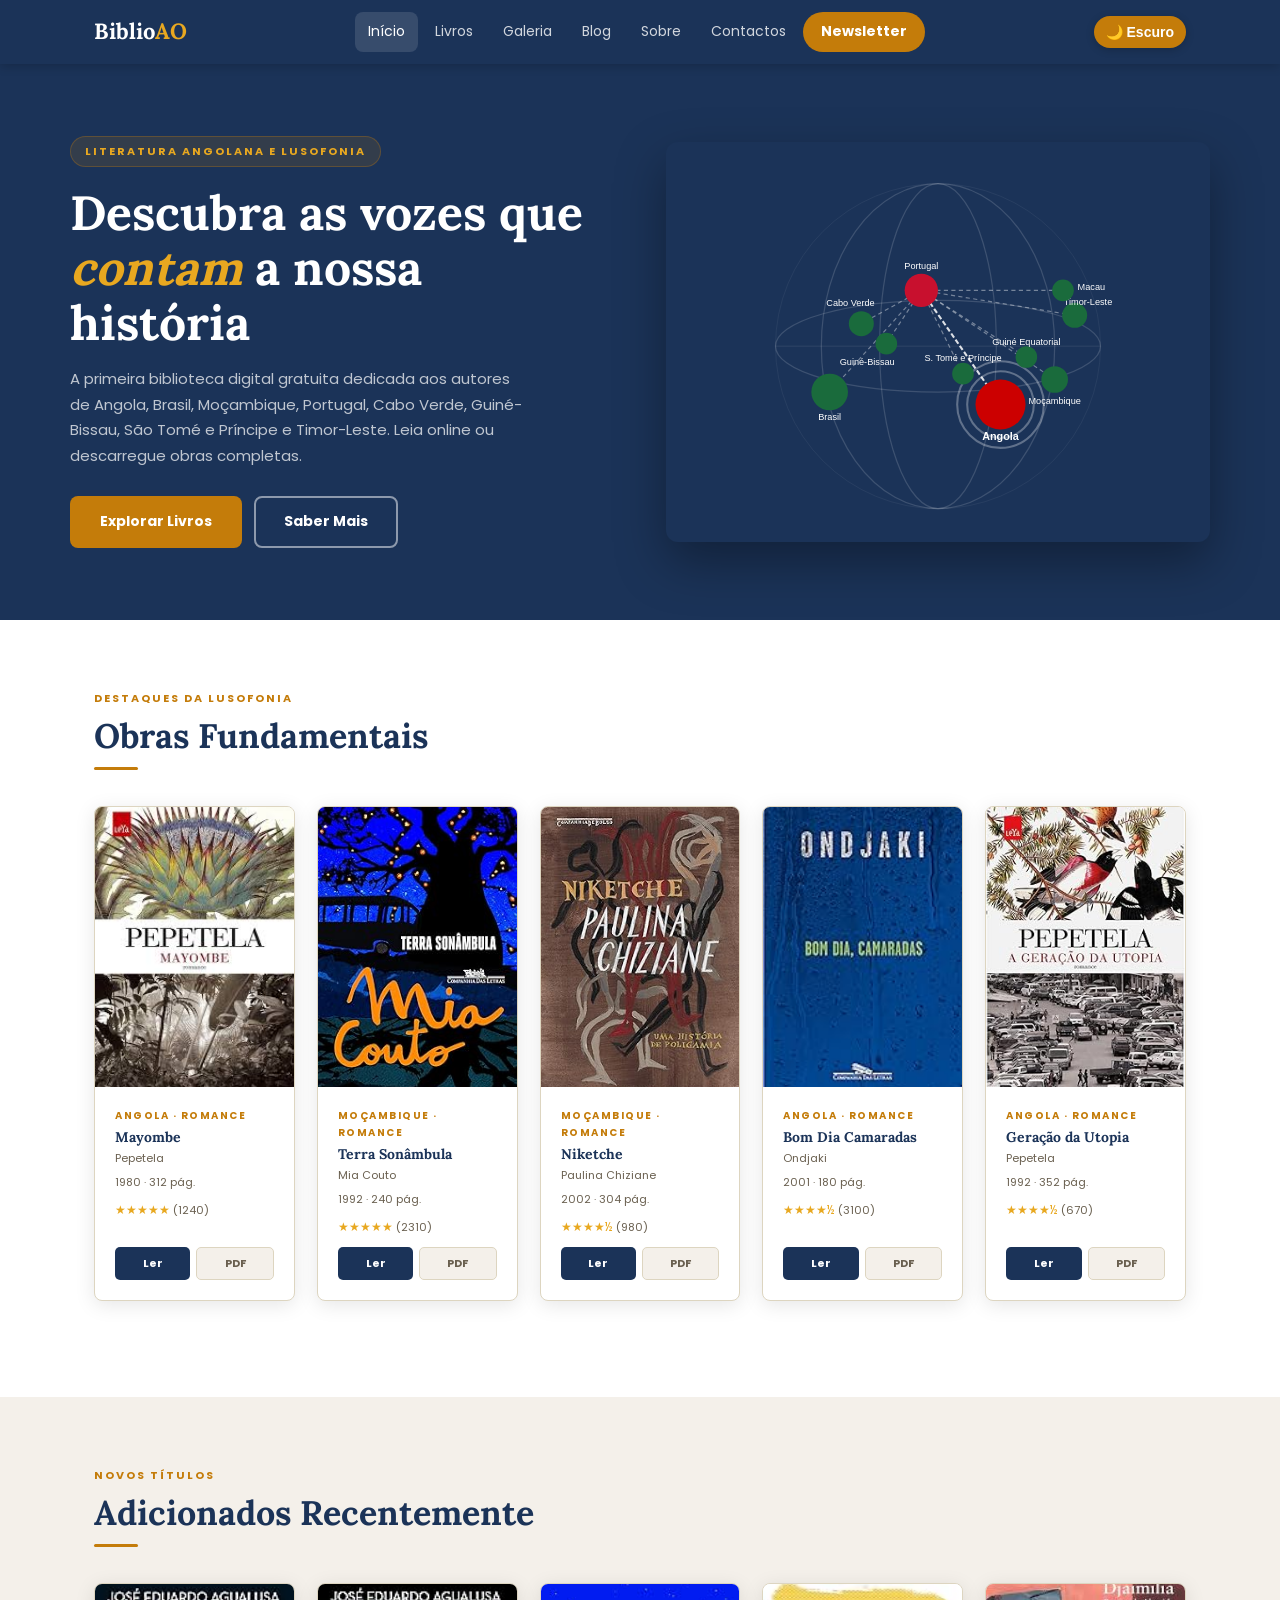
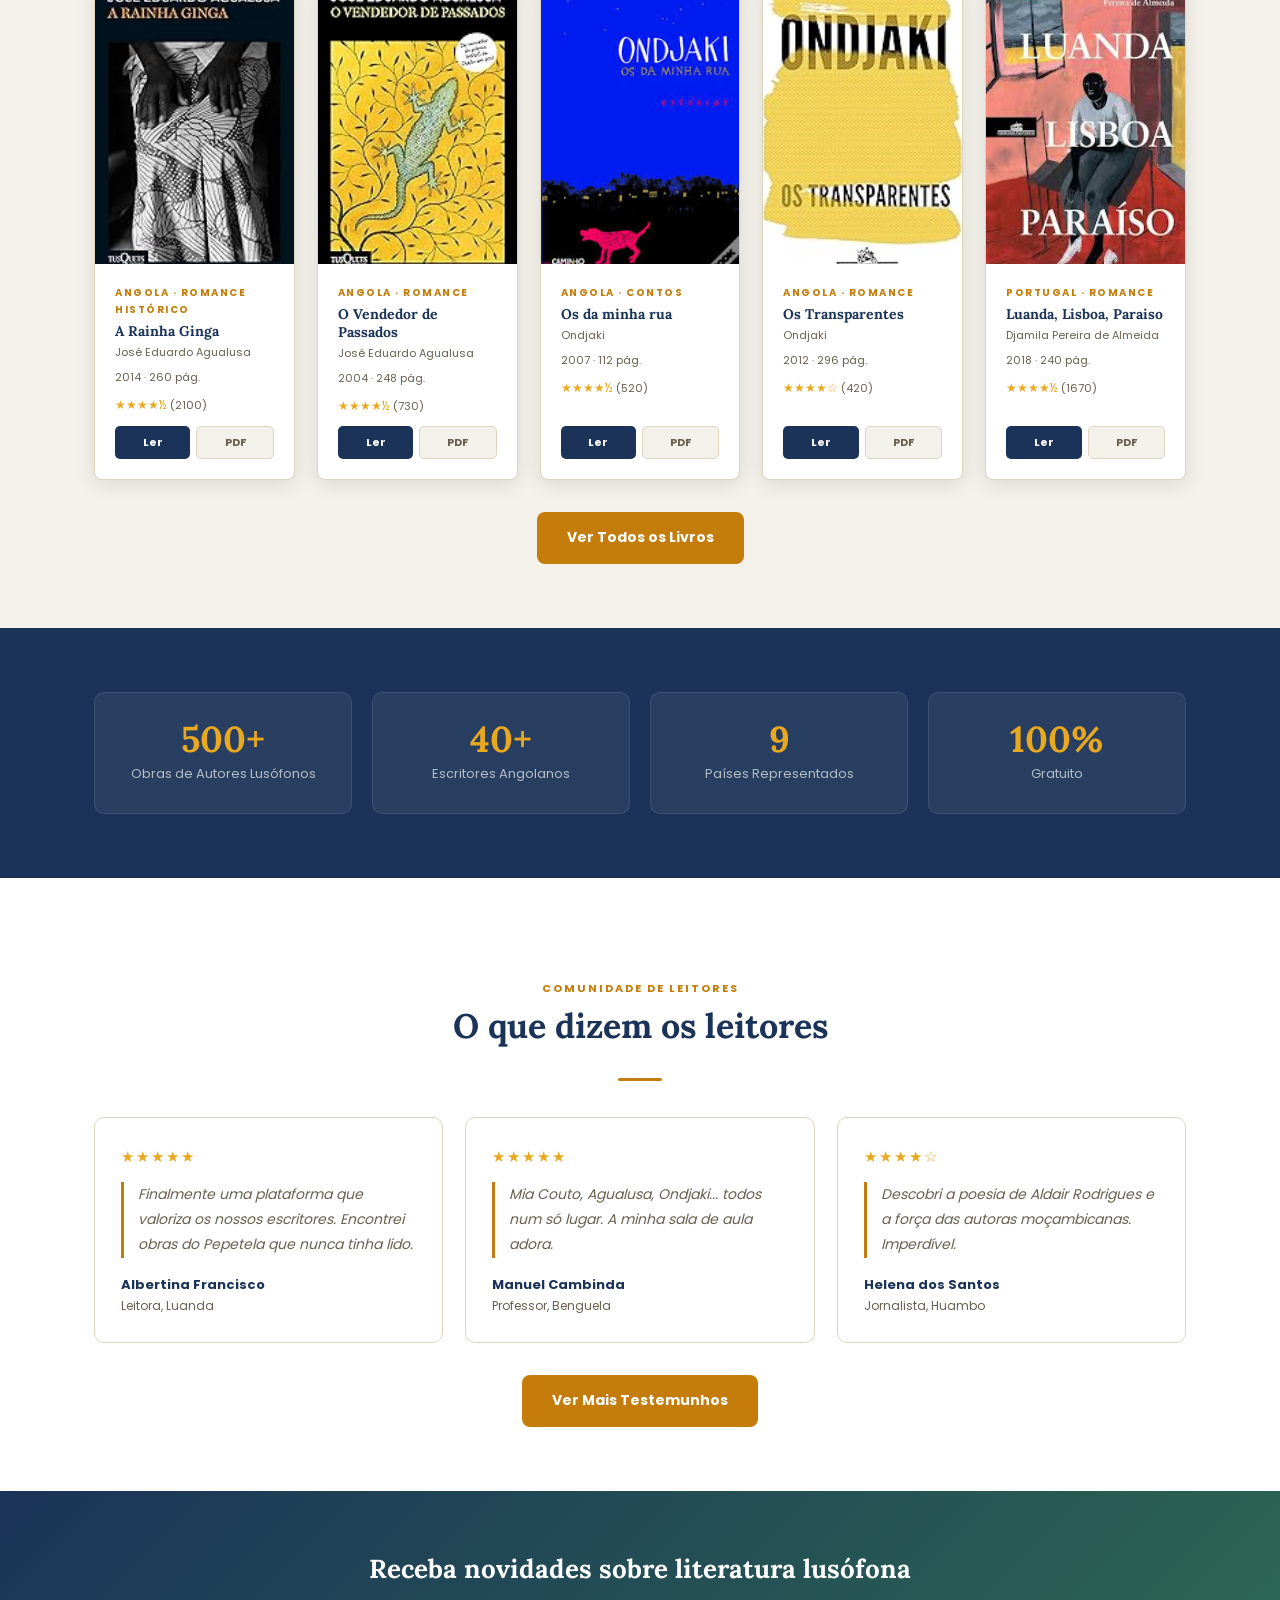
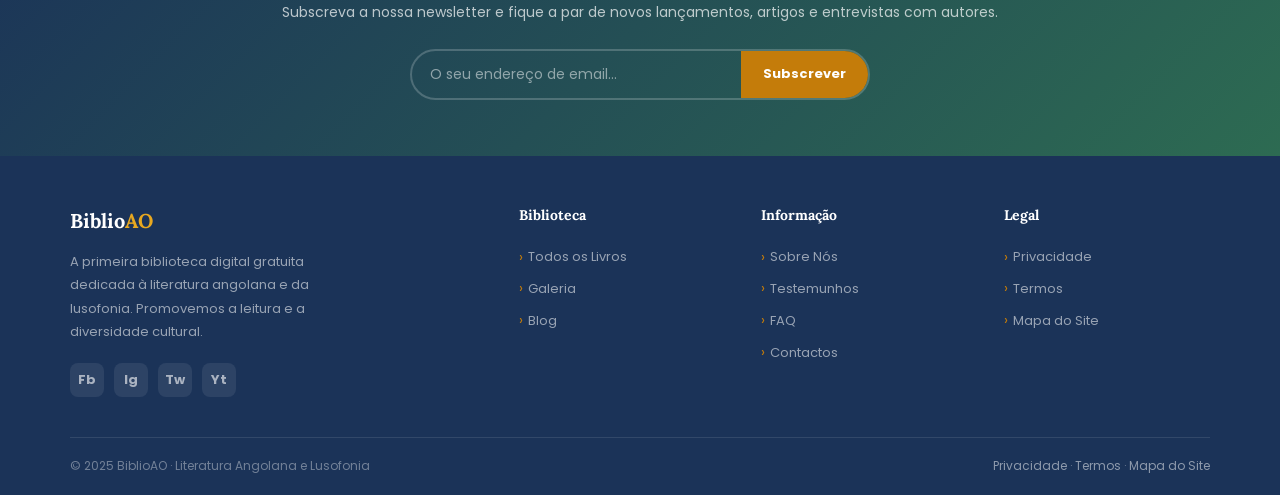
==== commit 1056b7d2: "reupload" ====
--- a/index.html
+++ b/index.html
@@ -1,7 +1,8 @@
 <!DOCTYPE html>
 <html lang="pt">
+
 <head>
-  <!-- Google tag (gtag.js) -->
+  
   <script async src="https://www.googletagmanager.com/gtag/js?id=G-L528276ZMW"></script>
   <script>
     window.dataLayer = window.dataLayer || [];
@@ -9,7 +10,7 @@
         gtag('js', new Date());
         
           gtag('config', 'G-L528276ZMW');
-          </script>-->
+          </script>
   <meta charset="UTF-8">
   <meta name="viewport" content="width=device-width, initial-scale=1.0">
   <meta name="description" content="BiblioAO — A primeira biblioteca digital gratuita dedicada à literatura angolana e da lusofonia. Centenas de livros de Angola, Brasil, Moçambique, Portugal, Cabo Verde, Guiné-Bissau, São Tomé e Príncipe e Timor-Leste.">
